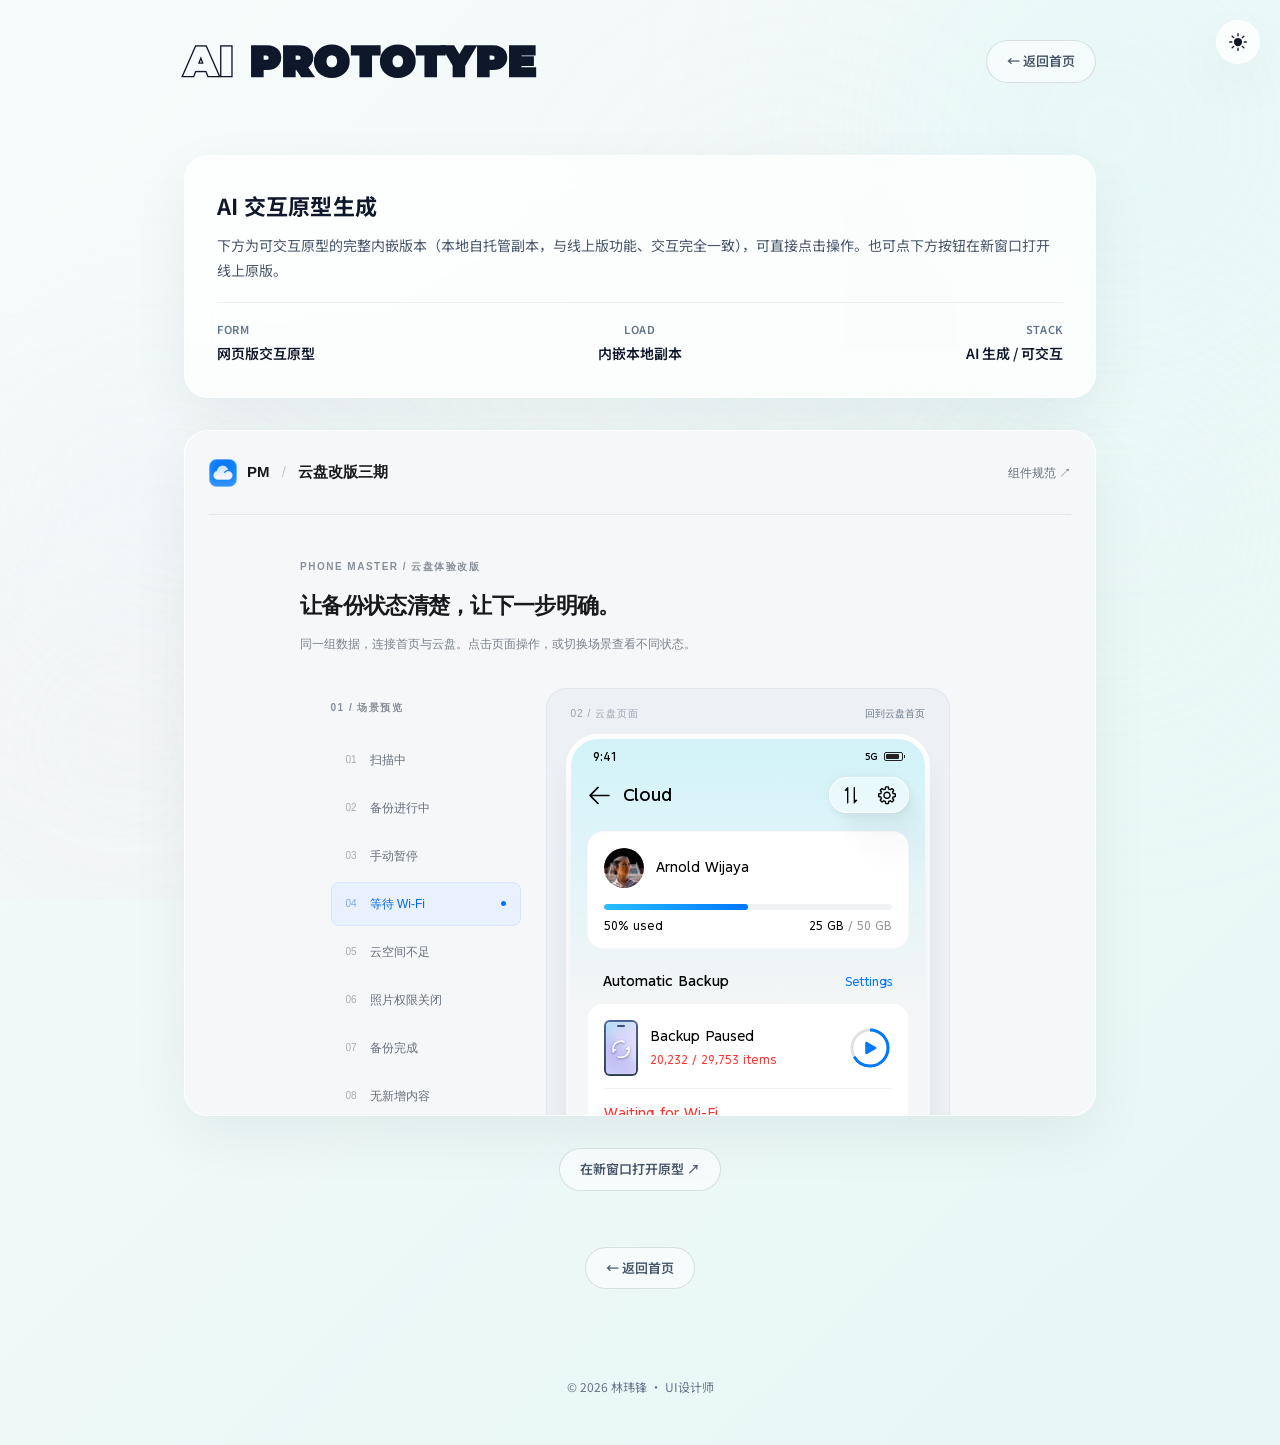
==== pm-cloud/index.html @ e1344fa7 "feat: 新增「AI交互原型生成」入口 + 原型本地自托管 - 首页第五个按钮（五列并排），进入 pm-cloud 内嵌可交互原型 - 镜像 vercel 原型为静态副本：_next/ 与 clou" ====
<!DOCTYPE html>
<html lang="zh-CN">
<head>
  <meta charset="UTF-8">
  <meta name="viewport" content="width=device-width, initial-scale=1.0">
  <title>AI交互原型生成 | 林玮锋</title>
  <script>
    (function() {
      var t = localStorage.getItem('portfolio-theme') || (matchMedia('(prefers-color-scheme: dark)').matches ? 'dark' : 'light');
      document.documentElement.setAttribute('data-theme', t);
    })();
  </script>
  <link rel="preconnect" href="https://fonts.googleapis.com">
  <link rel="preconnect" href="https://fonts.gstatic.com" crossorigin>
  <link href="https://fonts.googleapis.com/css2?family=Montserrat:wght@400;700;900&family=Noto+Sans+SC:wght@400;500;700&display=swap" rel="stylesheet">
  <link rel="stylesheet" href="../css/style.css?v=20261019">
  <script>
    document.documentElement.classList.add('js');
    // 兜底：若 2.5s 后入场动画脚本仍未就绪，强制显示全部内容
    setTimeout(function () {
      if (!window.__revealOk) document.documentElement.classList.remove('js');
    }, 2500);
  </script>
  <script src="../js/theme.js" defer></script>
  <script src="../js/scroll-animations.js" defer onerror="document.documentElement.classList.remove('js')"></script>
</head>
<body>
  <div class="bg-blobs" aria-hidden="true">
    <div class="blob blob-cyan-lg"></div>
    <div class="blob blob-pink-lg"></div>
    <div class="blob blob-blue-md"></div>
    <div class="blob blob-cyan-md"></div>
    <div class="blob blob-pink-sm"></div>
    <div class="blob blob-cyan-sm"></div>
  </div>
  <main class="container">
    <header class="page-header reveal">
      <h1 class="page-title"><span class="text-outline">AI</span><span class="text-solid"> PROTOTYPE</span></h1>
      <a href="../index.html" class="back-btn">← 返回首页</a>
    </header>

    <section class="page-content">
      <article class="work-intro reveal">
        <h2>AI 交互原型生成</h2>
        <p>下方为可交互原型的完整内嵌版本（本地自托管副本，与线上版功能、交互完全一致），可直接点击操作。也可点下方按钮在新窗口打开线上原版。</p>
        <div class="work-meta">
          <div class="work-meta-item">
            <span class="work-meta-label">Form</span>
            <span class="work-meta-value">网页版交互原型</span>
          </div>
          <div class="work-meta-item">
            <span class="work-meta-label">Load</span>
            <span class="work-meta-value">内嵌本地副本</span>
          </div>
          <div class="work-meta-item">
            <span class="work-meta-label">Stack</span>
            <span class="work-meta-value">AI 生成 / 可交互</span>
          </div>
        </div>
      </article>

      <!-- 原型舞台：iframe 在上层，兜底提示垫在下层 -->
      <div class="prototype-stage reveal" id="protoStage">
        <div class="prototype-hint">
          <p>正在加载交互原型…</p>
          <a href="https://pm-cloud-phase3.vercel.app/cloud" target="_blank" rel="noopener" class="back-btn">在新窗口打开原型 ↗</a>
        </div>
        <iframe id="protoFrame" src="prototype/index.html" title="AI 交互原型" allow="fullscreen; clipboard-write" loading="eager"></iframe>
      </div>

      <!-- 兜底卡片：JS 判定 iframe 加载失败后显示 -->
      <div class="prototype-stage prototype-fallback reveal" id="protoFallback" hidden>
        <h3>原型未能内嵌显示</h3>
        <p>内嵌副本加载异常。原型本身完全正常，直接在新窗口打开即可获得与网页版一致的交互体验。</p>
        <a href="https://pm-cloud-phase3.vercel.app/cloud" target="_blank" rel="noopener" class="back-btn">在新窗口打开原型 ↗</a>
      </div>

      <div class="prototype-open reveal">
        <a href="https://pm-cloud-phase3.vercel.app/cloud" target="_blank" rel="noopener" class="back-btn">在新窗口打开原型 ↗</a>
      </div>

      <div class="back-home">
        <a href="../index.html" class="back-btn">← 返回首页</a>
      </div>
    </section>

    <footer class="footer">
      <p>© 2026 林玮锋 · UI设计师</p>
    </footer>
  </main>

  <script>
    // iframe 可见性兜底：被 X-Frame-Options 拦截时，浏览器不会把错误抛给父页面，
    // 因此用超时兜底——9 秒内确认不了内容窗口，就把空白舞台换成可点击的兜底卡片。
    (function () {
      'use strict';
      var frame = document.getElementById('protoFrame');
      var stage = document.getElementById('protoStage');
      var fallback = document.getElementById('protoFallback');
      if (!frame || !stage || !fallback) return;

      var ok = false;

      function markReady() {
        window.clearTimeout(timer);
        var hint = stage.querySelector('.prototype-hint');
        if (hint) hint.style.display = 'none';
        stage.dataset.state = 'ready';
      }

      frame.addEventListener('load', function () {
        try {
          // 读到 about:blank 说明当前是浏览器错误页/占位页，视为未加载成功
          var href = frame.contentWindow.location.href;
          ok = href && href !== 'about:blank';
        } catch (e) {
          // 跨域但允许嵌套：读不到 href 属正常，视为成功
          ok = true;
        }
        if (ok) markReady();
      });

      // 9 秒仍未确认加载 → 隐藏舞台，显示兜底卡片
      var timer = window.setTimeout(function () {
        if (ok) return;
        stage.style.display = 'none';
        fallback.hidden = false;
      }, 9000);
    })();
  </script>
</body>
</html>
---- css/style.css ----
/* =========================================================
   林玮锋 2025 PORTFOLIO - Personal Portfolio Homepage
   Minimal modern style: light gradient, black + white + cyan
   ========================================================= */

:root {
  --bg-1: #f8fbfb;
  --bg-2: #f0f9f8;
  --bg-3: #e6f7f5;
  --accent: #00c9c9;
  --accent-soft: rgba(0, 201, 201, 0.12);
  --accent-light: rgba(0, 201, 201, 0.06);
  --text: #0f172a;
  --text-secondary: #475569;
  --text-muted: #64748b;
  --accent-strong: #0e7490;
  --card-bg: rgba(255, 255, 255, 0.78);
  --card-border: rgba(255, 255, 255, 0.9);
  --shadow: 0 20px 60px rgba(15, 23, 42, 0.06);
  --shadow-hover: 0 24px 70px rgba(15, 23, 42, 0.1);
  --radius: 24px;
  --radius-sm: 14px;
  --radius-pill: 9999px;
  --max-width: 960px;
  --font-en: 'Montserrat', 'Inter', -apple-system, BlinkMacSystemFont, sans-serif;
  --font-zh: 'Noto Sans SC', 'PingFang SC', 'Microsoft YaHei', sans-serif;
}

/* =========================================================
   Dark theme overrides
   ========================================================= */
[data-theme="dark"] {
  --bg-1: #0b1218;
  --bg-2: #0f1a22;
  --bg-3: #13202a;
  --text: #f8fafc;
  --text-secondary: #cbd5e1;
  --text-muted: #94a3b8;
  --accent-strong: #5eead4;
  --accent-soft: rgba(0, 201, 201, 0.22);
  --accent-light: rgba(0, 201, 201, 0.12);
  --card-bg: rgba(15, 23, 42, 0.72);
  --card-border: rgba(255, 255, 255, 0.10);
  --shadow: 0 20px 60px rgba(0, 0, 0, 0.45);
  --shadow-hover: 0 24px 70px rgba(0, 0, 0, 0.55);
}

/* Dark theme: muted background blobs */
[data-theme="dark"] .blob-cyan-lg {
  background: radial-gradient(circle, rgba(80, 130, 140, 0.22) 0%, rgba(60, 100, 110, 0.08) 45%, transparent 70%);
  opacity: 0.35;
}

[data-theme="dark"] .blob-pink-lg {
  background: radial-gradient(circle, rgba(115, 95, 110, 0.20) 0%, rgba(85, 70, 80, 0.07) 45%, transparent 70%);
  opacity: 0.30;
}

[data-theme="dark"] .blob-blue-md {
  background: radial-gradient(circle, rgba(75, 110, 135, 0.20) 0%, rgba(55, 80, 100, 0.07) 45%, transparent 70%);
  opacity: 0.30;
}

[data-theme="dark"] .blob-cyan-md {
  background: radial-gradient(circle, rgba(80, 135, 140, 0.18) 0%, rgba(60, 100, 105, 0.06) 45%, transparent 70%);
  opacity: 0.30;
}

[data-theme="dark"] .blob-pink-sm {
  background: radial-gradient(circle, rgba(110, 90, 105, 0.18) 0%, transparent 70%);
  opacity: 0.25;
}

[data-theme="dark"] .blob-cyan-sm {
  background: radial-gradient(circle, rgba(80, 125, 130, 0.18) 0%, transparent 70%);
  opacity: 0.25;
}

* {
  margin: 0;
  padding: 0;
  box-sizing: border-box;
}

html {
  scroll-behavior: smooth;
}

body {
  font-family: var(--font-zh);
  color: var(--text);
  background: linear-gradient(135deg, var(--bg-1) 0%, var(--bg-2) 40%, var(--bg-3) 100%);
  min-height: 100vh;
  line-height: 1.6;
  overflow-x: hidden;
  position: relative;
}

/* Soft gradient blobs */
.bg-blobs {
  position: fixed;
  inset: 0;
  pointer-events: none;
  z-index: -1;
  overflow: hidden;
}

.bg-blobs .blob {
  position: absolute;
  border-radius: 50%;
  filter: blur(120px);
  pointer-events: none;
}

.blob-cyan-lg {
  width: 620px;
  height: 620px;
  background: radial-gradient(circle, rgba(200, 245, 242, 0.7) 0%, rgba(220, 250, 248, 0.28) 45%, transparent 70%);
  top: -180px;
  right: -140px;
  opacity: 0.6;
}

.blob-pink-lg {
  width: 560px;
  height: 560px;
  background: radial-gradient(circle, rgba(250, 220, 230, 0.65) 0%, rgba(255, 235, 240, 0.25) 45%, transparent 70%);
  bottom: -120px;
  left: -160px;
  opacity: 0.55;
}

.blob-blue-md {
  width: 460px;
  height: 460px;
  background: radial-gradient(circle, rgba(220, 235, 250, 0.65) 0%, rgba(230, 242, 255, 0.25) 45%, transparent 70%);
  top: 32%;
  left: -60px;
  opacity: 0.45;
}

.blob-cyan-md {
  width: 420px;
  height: 420px;
  background: radial-gradient(circle, rgba(210, 245, 242, 0.6) 0%, rgba(225, 250, 248, 0.22) 45%, transparent 70%);
  bottom: 18%;
  right: -40px;
  opacity: 0.5;
}

.blob-pink-sm {
  width: 320px;
  height: 320px;
  background: radial-gradient(circle, rgba(250, 225, 235, 0.55) 0%, transparent 70%);
  top: 12%;
  right: 25%;
  opacity: 0.35;
}

.blob-cyan-sm {
  width: 280px;
  height: 280px;
  background: radial-gradient(circle, rgba(215, 247, 244, 0.55) 0%, transparent 70%);
  bottom: 8%;
  left: 22%;
  opacity: 0.35;
}

.container {
  width: 100%;
  max-width: var(--max-width);
  margin: 0 auto;
  padding: 0 24px;
}

/* =========================================================
   Hero Section
   ========================================================= */
.hero {
  padding: 48px 0 32px;
  position: relative;
  text-align: center;
}

.hero-top {
  display: flex;
  align-items: baseline;
  justify-content: center;
  gap: 12px;
  margin-bottom: 28px;
}

.hero-year {
  font-family: var(--font-en);
  font-size: 18px;
  font-weight: 900;
  letter-spacing: 0.04em;
}

.hero-tag {
  font-family: var(--font-en);
  font-size: 18px;
  font-weight: 700;
  letter-spacing: 0.12em;
  text-transform: uppercase;
  color: var(--text-secondary);
  position: relative;
  padding-left: 14px;
}

.hero-tag::before {
  content: '';
  position: absolute;
  left: 0;
  top: 50%;
  transform: translateY(-50%);
  width: 2px;
  height: 14px;
  background: var(--accent);
  border-radius: 2px;
}

.hero-main {
  position: relative;
}

.hero-title {
  font-family: var(--font-en);
  font-weight: 900;
  line-height: 0.92;
  letter-spacing: 0.02em;
  display: flex;
  flex-direction: column;
  align-items: center;
  gap: 8px;
  max-width: 100%;
}

.title-line {
  font-size: clamp(46px, 13vw, 150px);
  display: flex;
  justify-content: center;
  align-items: baseline;
  max-width: 100%;
}

.text-outline {
  color: var(--bg-1);
  -webkit-text-fill-color: var(--bg-1);
  -webkit-text-stroke: 4pt var(--text);
  stroke: var(--text);
  paint-order: stroke fill;
}

.text-solid {
  color: var(--text);
  -webkit-text-fill-color: var(--text);
  -webkit-text-stroke: 4pt var(--text);
  stroke: var(--text);
  paint-order: stroke fill;
  font-weight: 900;
}

/* 子页面标题描边较细 */
.page-title .text-outline,
.page-title .text-solid {
  -webkit-text-stroke: 2pt var(--text);
  stroke: 2pt var(--text);
}

.hero-subtitle {
  font-size: clamp(28px, 6vw, 48px);
  font-weight: 700;
  letter-spacing: 0.05em;
  margin-top: 12px;
  color: var(--text);
}

.hero-tags {
  display: flex;
  flex-wrap: wrap;
  justify-content: center;
  gap: 10px;
  margin-top: 32px;
}

.tag {
  font-family: var(--font-en);
  font-size: 12px;
  font-weight: 600;
  letter-spacing: 0.04em;
  color: var(--text-secondary);
  padding: 8px 18px;
  border: 1px solid rgba(15, 23, 42, 0.14);
  border-radius: var(--radius-pill);
  background: rgba(255, 255, 255, 0.45);
  transition: all 0.3s ease;
}

.tag:hover {
  border-color: var(--accent);
  color: var(--accent-strong);
  background: var(--accent-light);
}

/* =========================================================
   Resume Card
   ========================================================= */
.resume-section {
  padding: 24px 0 40px;
}

.resume-card {
  background: var(--card-bg);
  backdrop-filter: blur(20px);
  -webkit-backdrop-filter: blur(20px);
  border: 1px solid var(--card-border);
  border-radius: var(--radius);
  box-shadow: var(--shadow);
  padding: 36px 32px;
  transition: box-shadow 0.35s ease;
}

.resume-card:hover {
  box-shadow: var(--shadow-hover);
}

.resume-header {
  display: flex;
  align-items: center;
  gap: 24px;
  margin-bottom: 32px;
}

.avatar-wrap {
  position: relative;
  flex-shrink: 0;
}

.avatar-wrap::before {
  content: '';
  position: absolute;
  inset: 10px -10px -10px 10px;
  background: var(--accent);
  border-radius: var(--radius-sm);
  opacity: 0.18;
  z-index: 0;
  transform: rotate(-2deg);
}

.avatar {
  position: relative;
  z-index: 1;
  width: 120px;
  height: auto;
  display: block;
  border-radius: var(--radius-sm);
  filter: grayscale(100%);
  background: #e2e8f0;
}

.resume-intro {
  flex: 1;
}

.name {
  font-size: clamp(28px, 5vw, 38px);
  font-weight: 700;
  letter-spacing: 0.02em;
  margin-bottom: 4px;
  position: relative;
  display: inline-block;
}

.name::after {
  content: '';
  position: absolute;
  bottom: 4px;
  left: 0;
  width: 36px;
  height: 8px;
  background: var(--accent);
  opacity: 0.25;
  border-radius: 4px;
}

.role {
  font-size: 15px;
  color: var(--text-secondary);
  font-weight: 500;
}

.resume-body {
  display: flex;
  flex-direction: column;
  gap: 28px;
}

.section-label {
  font-size: 15px;
  font-weight: 700;
  letter-spacing: 0.04em;
  margin-bottom: 14px;
  padding-bottom: 8px;
  border-bottom: 2px solid var(--text);
  display: inline-block;
  width: fit-content;
}

.info-grid {
  display: grid;
  grid-template-columns: repeat(auto-fit, minmax(220px, 1fr));
  gap: 12px 24px;
}

.info-item {
  display: flex;
  gap: 10px;
  font-size: 14px;
}

.info-key {
  color: var(--text-muted);
  font-weight: 500;
  flex-shrink: 0;
  min-width: 42px;
}

.info-value {
  color: var(--text);
  font-weight: 500;
}

.about-text {
  display: flex;
  flex-direction: column;
  gap: 10px;
}

.about-text p {
  font-size: 14px;
  line-height: 1.8;
  color: var(--text-secondary);
  margin: 0;
}

.timeline {
  display: flex;
  flex-direction: column;
  gap: 20px;
}

.timeline-item {
  position: relative;
  padding-left: 18px;
  border-left: 2px solid var(--accent-soft);
}

.timeline-item::before {
  content: '';
  position: absolute;
  left: -5px;
  top: 6px;
  width: 8px;
  height: 8px;
  border-radius: 50%;
  background: var(--accent);
}

.timeline-header {
  display: flex;
  justify-content: space-between;
  align-items: baseline;
  gap: 16px;
  margin-bottom: 8px;
  flex-wrap: wrap;
}

.timeline-header h4 {
  font-size: 15px;
  font-weight: 700;
  letter-spacing: 0.01em;
}

.timeline-date {
  font-family: var(--font-en);
  font-size: 12px;
  font-weight: 600;
  color: var(--text-muted);
  letter-spacing: 0.04em;
}

.timeline-item ul {
  list-style: none;
  display: flex;
  flex-direction: column;
  gap: 6px;
}

.timeline-item li {
  font-size: 13px;
  color: var(--text-secondary);
  line-height: 1.7;
  position: relative;
  padding-left: 14px;
}

.timeline-item li::before {
  content: '';
  position: absolute;
  left: 0;
  top: 10px;
  width: 5px;
  height: 5px;
  border-radius: 50%;
  background: var(--accent);
  opacity: 0.7;
}

.skill-tags {
  display: flex;
  flex-wrap: wrap;
  gap: 10px;
}

.skill-tag {
  font-size: 13px;
  font-weight: 500;
  padding: 8px 16px;
  border-radius: var(--radius-pill);
  background: rgba(15, 23, 42, 0.04);
  border: 1px solid rgba(15, 23, 42, 0.08);
  color: var(--text-secondary);
  transition: all 0.25s ease;
}

.skill-tag:hover {
  background: var(--accent-soft);
  border-color: var(--accent);
  color: var(--accent-strong);
}

/* =========================================================
   Navigation Buttons
   ========================================================= */
.nav-section {
  padding: 8px 0 48px;
  display: grid;
  grid-template-columns: repeat(2, 1fr);
  gap: 14px;
}

.nav-btn {
  font-family: var(--font-zh);
  font-size: 14px;
  font-weight: 600;
  text-align: center;
  text-decoration: none;
  color: var(--text);
  padding: 16px 20px;
  border-radius: var(--radius-pill);
  border: 1.5px solid var(--accent);
  background: rgba(255, 255, 255, 0.5);
  position: relative;
  overflow: hidden;
  transition: all 0.35s cubic-bezier(0.4, 0, 0.2, 1);
  z-index: 1;
}

.nav-btn::before {
  content: '';
  position: absolute;
  inset: 0;
  background: linear-gradient(135deg, #0e7490 0%, #0891b2 100%);
  opacity: 0;
  transition: opacity 0.35s ease;
  z-index: -1;
}

.nav-btn:hover {
  color: #fff;
  border-color: transparent;
  transform: translateY(-3px);
  box-shadow: 0 12px 28px rgba(14, 116, 144, 0.28);
}

.nav-btn:hover::before {
  opacity: 1;
}

.nav-btn:active {
  transform: translateY(-1px);
}

[data-theme="dark"] .nav-btn::before {
  background: linear-gradient(135deg, var(--accent-strong) 0%, var(--accent) 100%);
}

[data-theme="dark"] .nav-btn:hover {
  color: var(--bg-1);
}

.nav-btn:focus-visible,
.back-btn:focus-visible,
.tag:focus-visible {
  outline: 3px solid var(--accent-strong);
  outline-offset: 3px;
}

/* =========================================================
   Prototype Embed (pm-cloud 网页版交互原型)
   ========================================================= */
.prototype-stage {
  position: relative;
  border-radius: var(--radius);
  overflow: hidden;
  border: 1px solid var(--card-border);
  background: var(--card-bg);
  box-shadow: var(--shadow);
}

/* 兜底提示垫在 iframe 下方：iframe 正常时完全遮住，
   被 X-Frame-Options 拦截显示空白时，这层提示会透出来 */
.prototype-hint {
  position: absolute;
  inset: 0;
  z-index: 0;
  display: flex;
  flex-direction: column;
  align-items: center;
  justify-content: center;
  gap: 16px;
  padding: 32px;
  text-align: center;
}

.prototype-hint p {
  font-size: 14px;
  color: var(--text-secondary);
  max-width: 420px;
}

.prototype-stage iframe {
  position: relative;
  z-index: 1;
  display: block;
  width: 100%;
  height: 76vh;
  min-height: 560px;
  max-height: 920px;
  border: 0;
  background: var(--bg-1);
}

/* iframe 确认加载失败时，整块切换成兜底卡片 */
.prototype-fallback {
  padding: 48px 32px;
  text-align: center;
}

.prototype-fallback h3 {
  font-size: 20px;
  font-weight: 700;
  margin-bottom: 16px;
}

.prototype-fallback p {
  font-size: 14px;
  color: var(--text-secondary);
  max-width: 520px;
  margin: 0 auto 24px;
}

.prototype-open {
  display: flex;
  justify-content: center;
  margin-top: 32px;
}

/* =========================================================
   Footer
   ========================================================= */
.footer {
  text-align: center;
  padding: 24px 0 48px;
  font-size: 12px;
  color: var(--text-muted);
}

/* =========================================================
   Theme Toggle
   ========================================================= */
.theme-toggle {
  position: fixed;
  top: 20px;
  right: 20px;
  width: 44px;
  height: 44px;
  border: 1px solid var(--card-border);
  border-radius: 50%;
  background: var(--card-bg);
  backdrop-filter: blur(12px);
  -webkit-backdrop-filter: blur(12px);
  color: var(--text);
  display: flex;
  align-items: center;
  justify-content: center;
  cursor: pointer;
  z-index: 100;
  box-shadow: var(--shadow);
  transition: transform 0.25s ease, box-shadow 0.25s ease;
}

.theme-toggle:hover {
  transform: scale(1.08);
  box-shadow: var(--shadow-hover);
}

.theme-toggle:focus-visible {
  outline: 3px solid var(--accent-strong);
  outline-offset: 3px;
}

.theme-toggle svg {
  width: 22px;
  height: 22px;
  fill: currentColor;
  flex-shrink: 0;
}

/* =========================================================
   Detail Page Shared Styles
   ========================================================= */
.page-header {
  padding: 28px 0 20px;
  display: flex;
  align-items: center;
  justify-content: space-between;
  flex-wrap: wrap;
  gap: 16px;
}

.page-title {
  font-family: var(--font-en);
  font-size: clamp(22px, 5vw, 42px);
  font-weight: 900;
  letter-spacing: 0.02em;
  max-width: 100%;
}

.back-btn {
  font-size: 13px;
  font-weight: 600;
  color: var(--text-secondary);
  text-decoration: none;
  padding: 10px 20px;
  border: 1px solid rgba(15, 23, 42, 0.12);
  border-radius: var(--radius-pill);
  background: rgba(255, 255, 255, 0.5);
  transition: all 0.25s ease;
}

.back-btn:hover {
  border-color: var(--accent);
  color: var(--accent-strong);
  background: var(--accent-light);
}

/* 项目底部居中的返回首页按钮容器 */
.back-home {
  display: flex;
  justify-content: center;
  margin: 56px 0 24px;
}

.page-content {
  min-height: 50vh;
  padding: 40px 0;
}

.empty-state {
  background: var(--card-bg);
  backdrop-filter: blur(20px);
  border: 1px solid var(--card-border);
  border-radius: var(--radius);
  box-shadow: var(--shadow);
  padding: 64px 32px;
  text-align: center;
}

.empty-state-icon {
  width: 64px;
  height: 64px;
  margin: 0 auto 20px;
  border-radius: 50%;
  background: var(--accent-soft);
  display: flex;
  align-items: center;
  justify-content: center;
  font-size: 28px;
  color: var(--accent);
}

.empty-state h2 {
  font-size: 20px;
  margin-bottom: 10px;
}

.empty-state p {
  font-size: 14px;
  color: var(--text-secondary);
  max-width: 420px;
  margin: 0 auto;
}

/* =========================================================
   Work Gallery Pages
   ========================================================= */
.work-intro {
  background: var(--card-bg);
  backdrop-filter: blur(20px);
  border: 1px solid var(--card-border);
  border-radius: var(--radius);
  box-shadow: var(--shadow);
  padding: 32px;
  margin-bottom: 32px;
}

.work-intro h2 {
  font-size: 22px;
  font-weight: 700;
  letter-spacing: 0.01em;
  margin-bottom: 10px;
}

.work-intro p {
  font-size: 14px;
  color: var(--text-secondary);
  line-height: 1.8;
}

.work-meta {
  display: grid;
  grid-template-columns: repeat(3, 1fr);
  gap: 16px;
  margin-top: 18px;
  padding-top: 18px;
  border-top: 1px solid rgba(15, 23, 42, 0.06);
}

.work-meta-item {
  display: flex;
  flex-direction: column;
  gap: 4px;
}

.work-meta-item:nth-child(1) {
  text-align: left;
  align-items: flex-start;
}

.work-meta-item:nth-child(2) {
  text-align: center;
  align-items: center;
}

.work-meta-item:nth-child(3) {
  text-align: right;
  align-items: flex-end;
}

.work-meta-label {
  font-size: 11px;
  font-weight: 600;
  color: var(--text-muted);
  text-transform: uppercase;
  letter-spacing: 0.06em;
}

.work-meta-value {
  font-size: 14px;
  font-weight: 600;
  color: var(--text);
}

.work-gallery {
  display: flex;
  flex-direction: column;
  gap: 24px;
}

.work-image {
  width: 100%;
  height: auto;
  border-radius: var(--radius);
  box-shadow: var(--shadow);
  background: var(--card-bg);
  display: block;
}

.work-image:last-child {
  margin-bottom: 0;
}

/* =========================================================
   Responsive
   ========================================================= */
@media (min-width: 768px) {
  .hero {
    padding: 72px 0 48px;
  }

  .hero-title {
    letter-spacing: 0.04em;
  }

  .title-line {
    font-size: clamp(64px, 16vw, 150px);
  }

  .page-title {
    font-size: clamp(28px, 6vw, 42px);
    letter-spacing: 0.03em;
  }

  .hero-subtitle {
    margin-top: 16px;
  }

  .resume-card {
    padding: 48px;
  }

  .resume-header {
    gap: 32px;
    margin-bottom: 40px;
  }

  .avatar {
    width: 140px;
    height: auto;
  }

  .nav-section {
    grid-template-columns: repeat(3, 1fr);
    gap: 16px;
  }

  .info-grid {
    grid-template-columns: repeat(2, 1fr);
  }
}

/* 宽屏：五个入口并列一行 */
@media (min-width: 900px) {
  .nav-section {
    grid-template-columns: repeat(5, 1fr);
  }
}

@media (max-width: 374px) {
  :root {
    --radius: 20px;
  }

  .container {
    padding: 0 16px;
  }

  .hero {
    padding: 32px 0 24px;
  }

  .resume-card {
    padding: 24px 20px;
  }

  .resume-header {
    flex-direction: column;
    align-items: flex-start;
    gap: 16px;
  }

  .avatar {
    width: 100px;
    height: auto;
  }

  .nav-section {
    grid-template-columns: 1fr;
  }

  .timeline-header {
    flex-direction: column;
    gap: 4px;
  }

  .work-meta {
    grid-template-columns: 1fr;
  }

  .work-meta-item:nth-child(n) {
    text-align: left;
    align-items: flex-start;
  }

  .theme-toggle {
    top: 14px;
    right: 14px;
    width: 40px;
    height: 40px;
  }

  .theme-toggle svg {
    width: 20px;
    height: 20px;
  }
}

/* 滚动入场动画（IntersectionObserver 驱动，渐进增强）
   注意：默认（无 .js）内容完全可见；仅当 JS 确认可用（<html class="js">）才隐藏待入场元素，
   避免脚本未加载/报错时图片与文字停留在 opacity:0 而“消失”。 */
.js .reveal {
  opacity: 0;
  transform: translateY(24px);
  transition: opacity 0.6s cubic-bezier(0.2, 0.8, 0.2, 1),
              transform 0.6s cubic-bezier(0.2, 0.8, 0.2, 1);
  will-change: opacity, transform;
}

.js .reveal.is-visible {
  opacity: 1;
  transform: translateY(0);
}

@media (prefers-reduced-motion: reduce) {
  * {
    transition-duration: 0.01ms !important;
    animation-duration: 0.01ms !important;
  }

  .js .reveal {
    opacity: 1;
    transform: none;
    transition: none;
  }
}
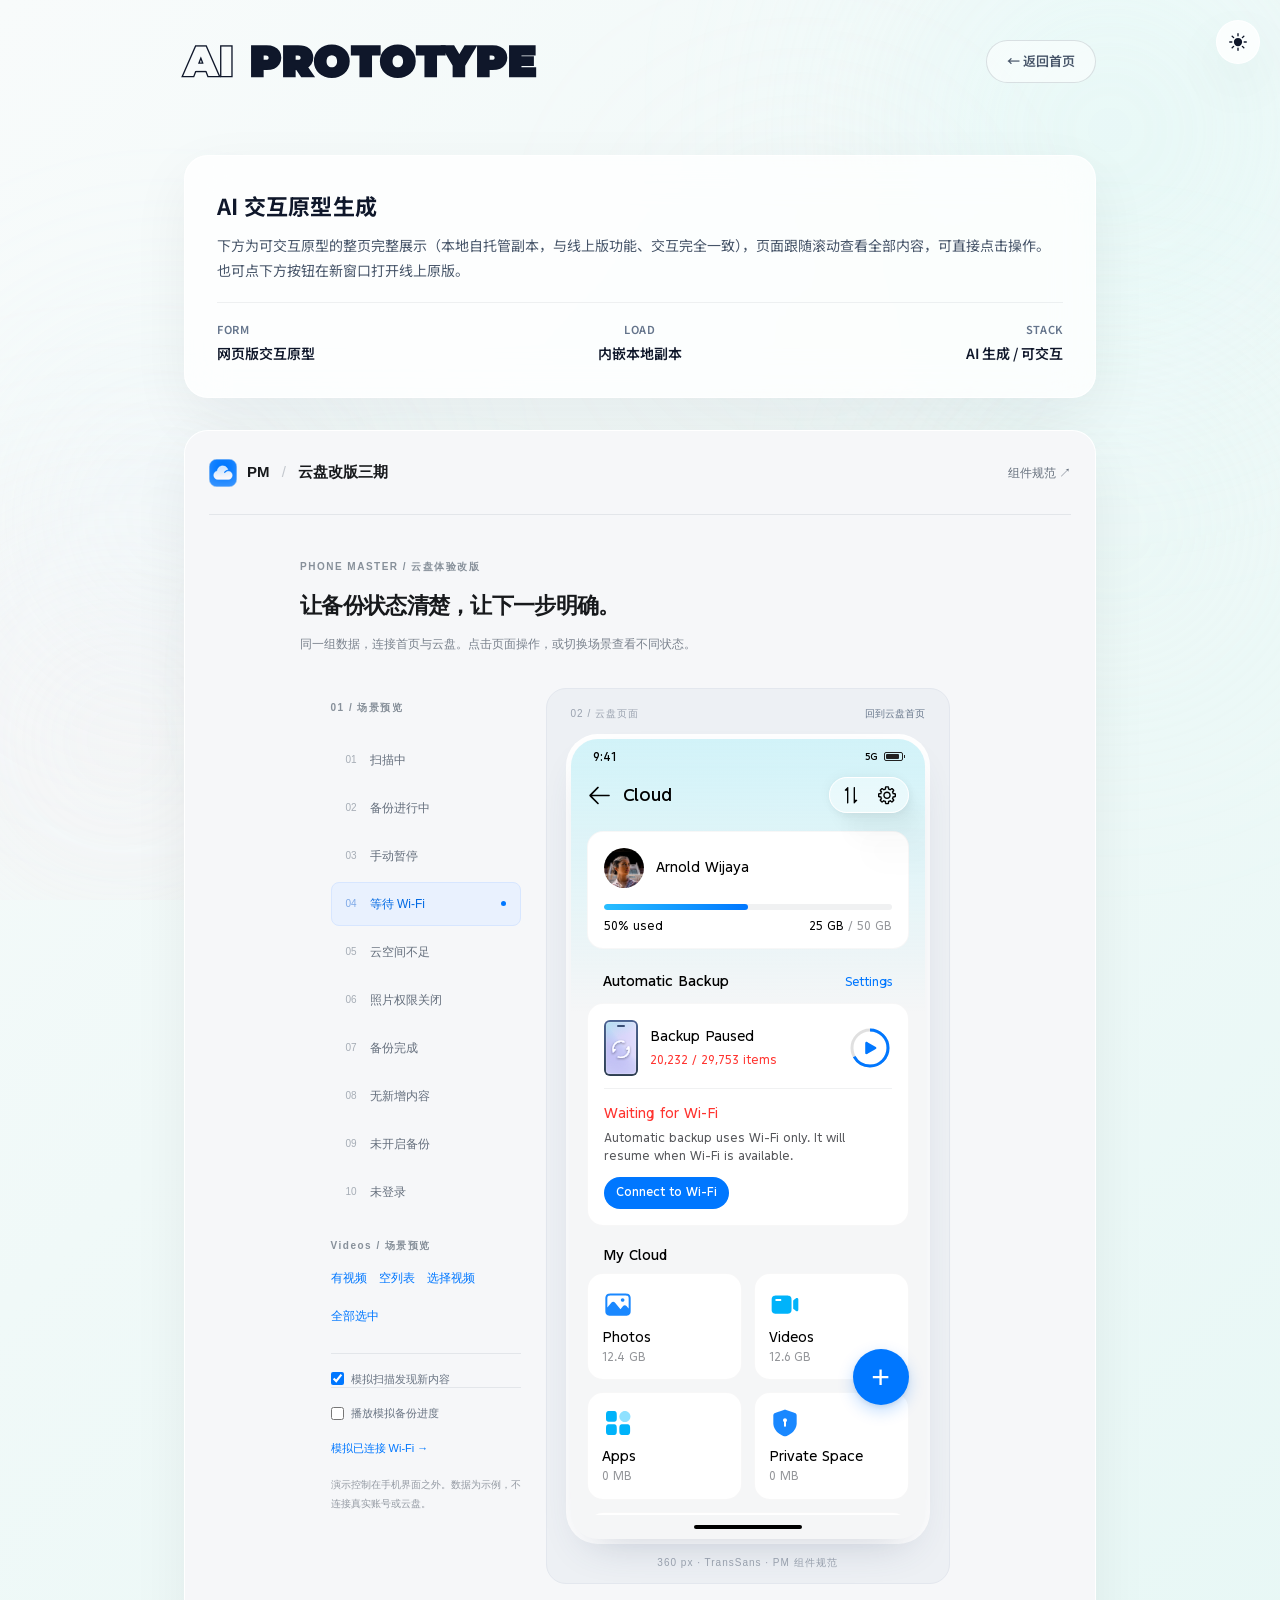
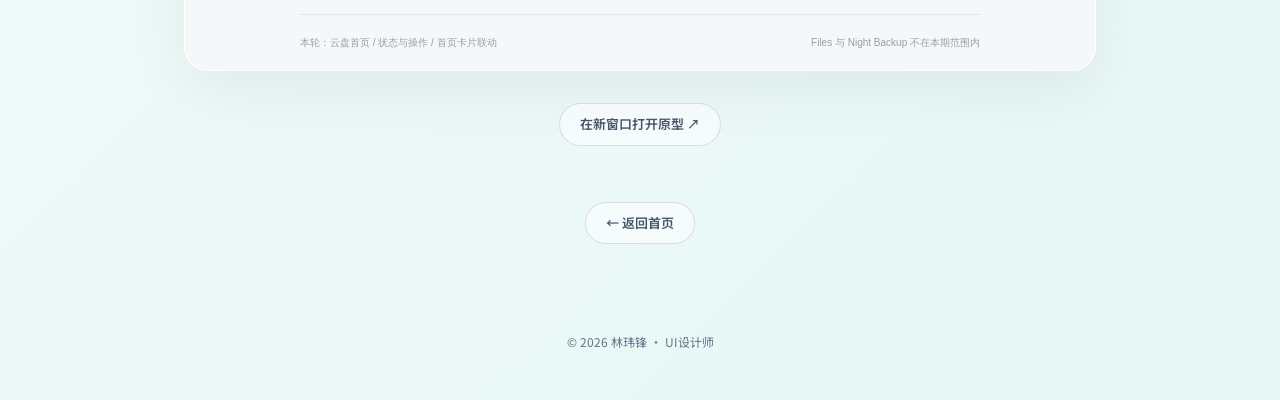
==== commit e358bac8: "feat(pm-cloud): 原型整页展示——iframe 自适应内容高度，去掉内部滚动条" ====
--- a/pm-cloud/index.html
+++ b/pm-cloud/index.html
@@ -42,7 +42,7 @@
     <section class="page-content">
       <article class="work-intro reveal">
         <h2>AI 交互原型生成</h2>
-        <p>下方为可交互原型的完整内嵌版本（本地自托管副本，与线上版功能、交互完全一致），可直接点击操作。也可点下方按钮在新窗口打开线上原版。</p>
+        <p>下方为可交互原型的整页完整展示（本地自托管副本，与线上版功能、交互完全一致），页面跟随滚动查看全部内容，可直接点击操作。也可点下方按钮在新窗口打开线上原版。</p>
         <div class="work-meta">
           <div class="work-meta-item">
             <span class="work-meta-label">Form</span>
@@ -108,6 +108,23 @@
         stage.dataset.state = 'ready';
       }
 
+      // 整页自适应高度：iframe 与原型同源，可直接量测内容真实高度，
+      // 把 iframe 撑到和内容一样高 → 原型无内部滚动条，跟随外层页面自然滚动。
+      function fitHeight() {
+        try {
+          var doc = frame.contentDocument;
+          if (!doc || !doc.documentElement) return;
+          var h = Math.max(
+            doc.documentElement.scrollHeight,
+            doc.body ? doc.body.scrollHeight : 0
+          );
+          if (h > 200) {
+            frame.style.maxHeight = 'none';
+            frame.style.height = h + 'px';
+          }
+        } catch (e) { /* 跨域时量测不到，保持固定高度 */ }
+      }
+
       frame.addEventListener('load', function () {
         try {
           // 读到 about:blank 说明当前是浏览器错误页/占位页，视为未加载成功
@@ -117,7 +134,15 @@
           // 跨域但允许嵌套：读不到 href 属正常，视为成功
           ok = true;
         }
-        if (ok) markReady();
+        if (ok) {
+          markReady();
+          fitHeight();
+          // 字体/图片就位、场景切换都会改变内容高度：多次补偿 + 监听尺寸变化
+          [300, 800, 2000, 4000].forEach(function (d) { setTimeout(fitHeight, d); });
+          try {
+            new ResizeObserver(fitHeight).observe(frame.contentDocument.documentElement);
+          } catch (e) { /* 老浏览器降级为定时补偿 */ }
+        }
       });
 
       // 9 秒仍未确认加载 → 隐藏舞台，显示兜底卡片
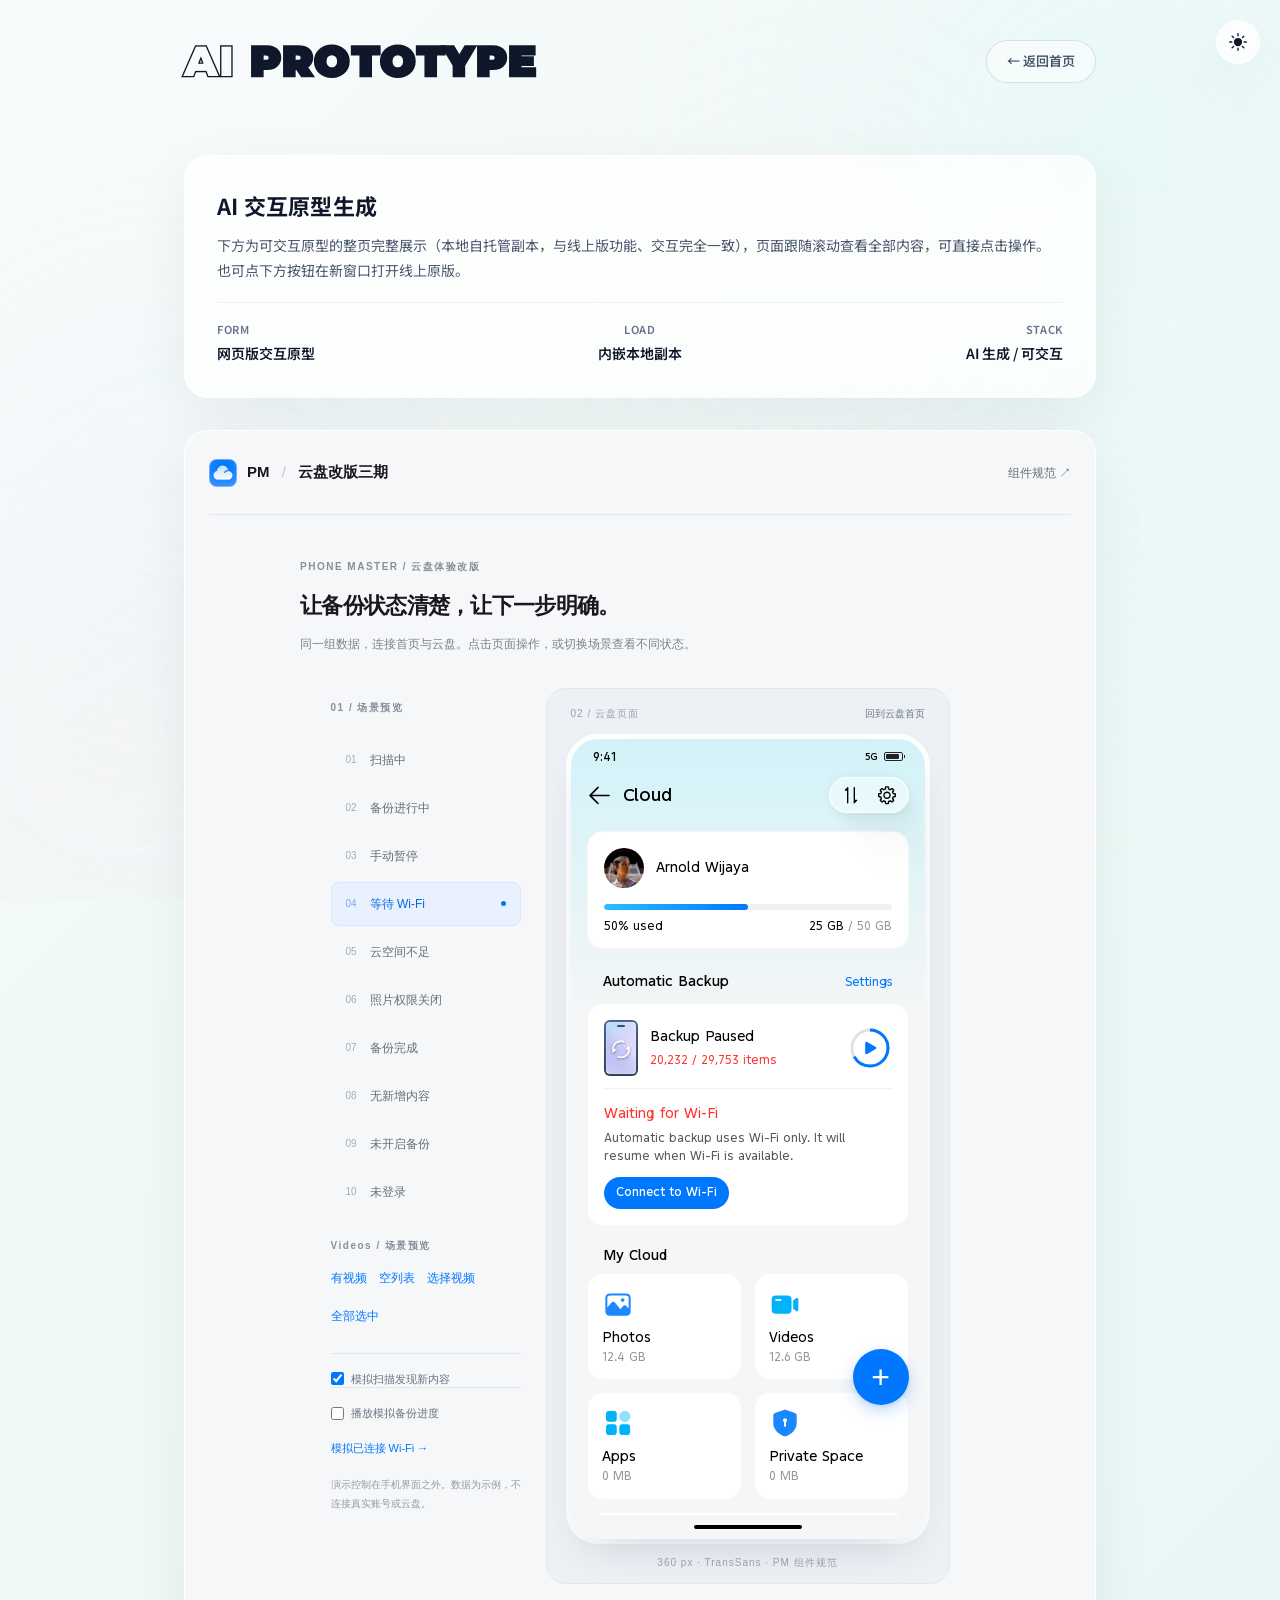
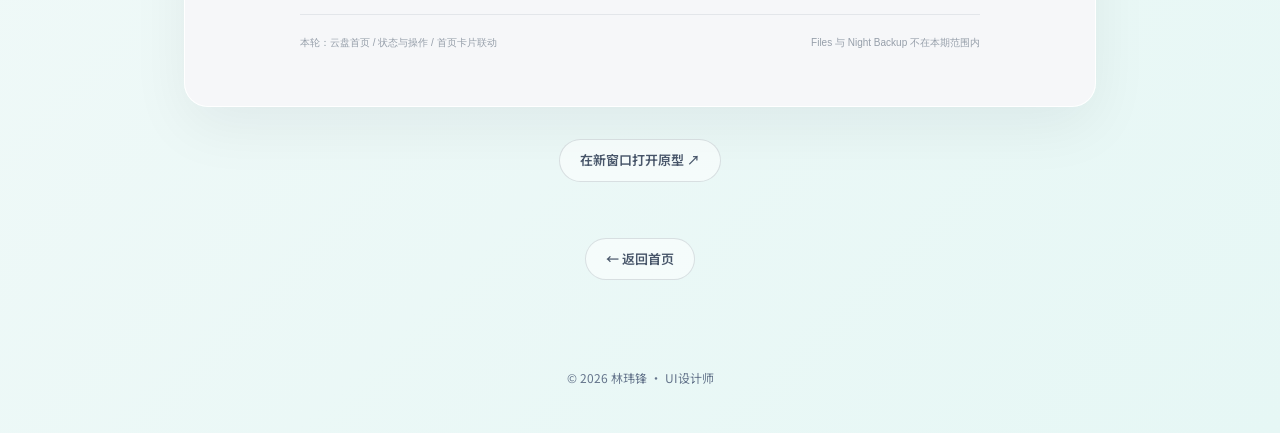
==== commit d0f298d6: "fix(pm-cloud): 注入样式隐藏原型内部滚动条 + 高度量测加缓冲与多维度取值" ====
--- a/pm-cloud/index.html
+++ b/pm-cloud/index.html
@@ -110,17 +110,36 @@
 
       // 整页自适应高度：iframe 与原型同源，可直接量测内容真实高度，
       // 把 iframe 撑到和内容一样高 → 原型无内部滚动条，跟随外层页面自然滚动。
+      // 隐藏原型内部滚动条（iframe 与主站同源，可直接注入样式）：
+      // 视觉上完全不出现滚动条；同时保留滚动能力作为极端情况兜底。
+      function hideInnerScrollbar() {
+        try {
+          var doc = frame.contentDocument;
+          if (!doc || !doc.head || doc.getElementById('noSbStyle')) return;
+          var st = doc.createElement('style');
+          st.id = 'noSbStyle';
+          st.textContent =
+            'html{scrollbar-width:none!important;-ms-overflow-style:none!important}' +
+            'html::-webkit-scrollbar,body::-webkit-scrollbar{width:0!important;height:0!important;display:none!important}';
+          doc.head.appendChild(st);
+        } catch (e) { /* 跨域时跳过 */ }
+      }
+
       function fitHeight() {
         try {
           var doc = frame.contentDocument;
           if (!doc || !doc.documentElement) return;
+          hideInnerScrollbar();
+          var de = doc.documentElement;
           var h = Math.max(
-            doc.documentElement.scrollHeight,
+            de.scrollHeight,
+            de.offsetHeight,
+            de.getBoundingClientRect().height,
             doc.body ? doc.body.scrollHeight : 0
           );
           if (h > 200) {
             frame.style.maxHeight = 'none';
-            frame.style.height = h + 'px';
+            frame.style.height = (h + 1) + 'px'; // +1 抵消取整误差，避免触发滚动条
           }
         } catch (e) { /* 跨域时量测不到，保持固定高度 */ }
       }
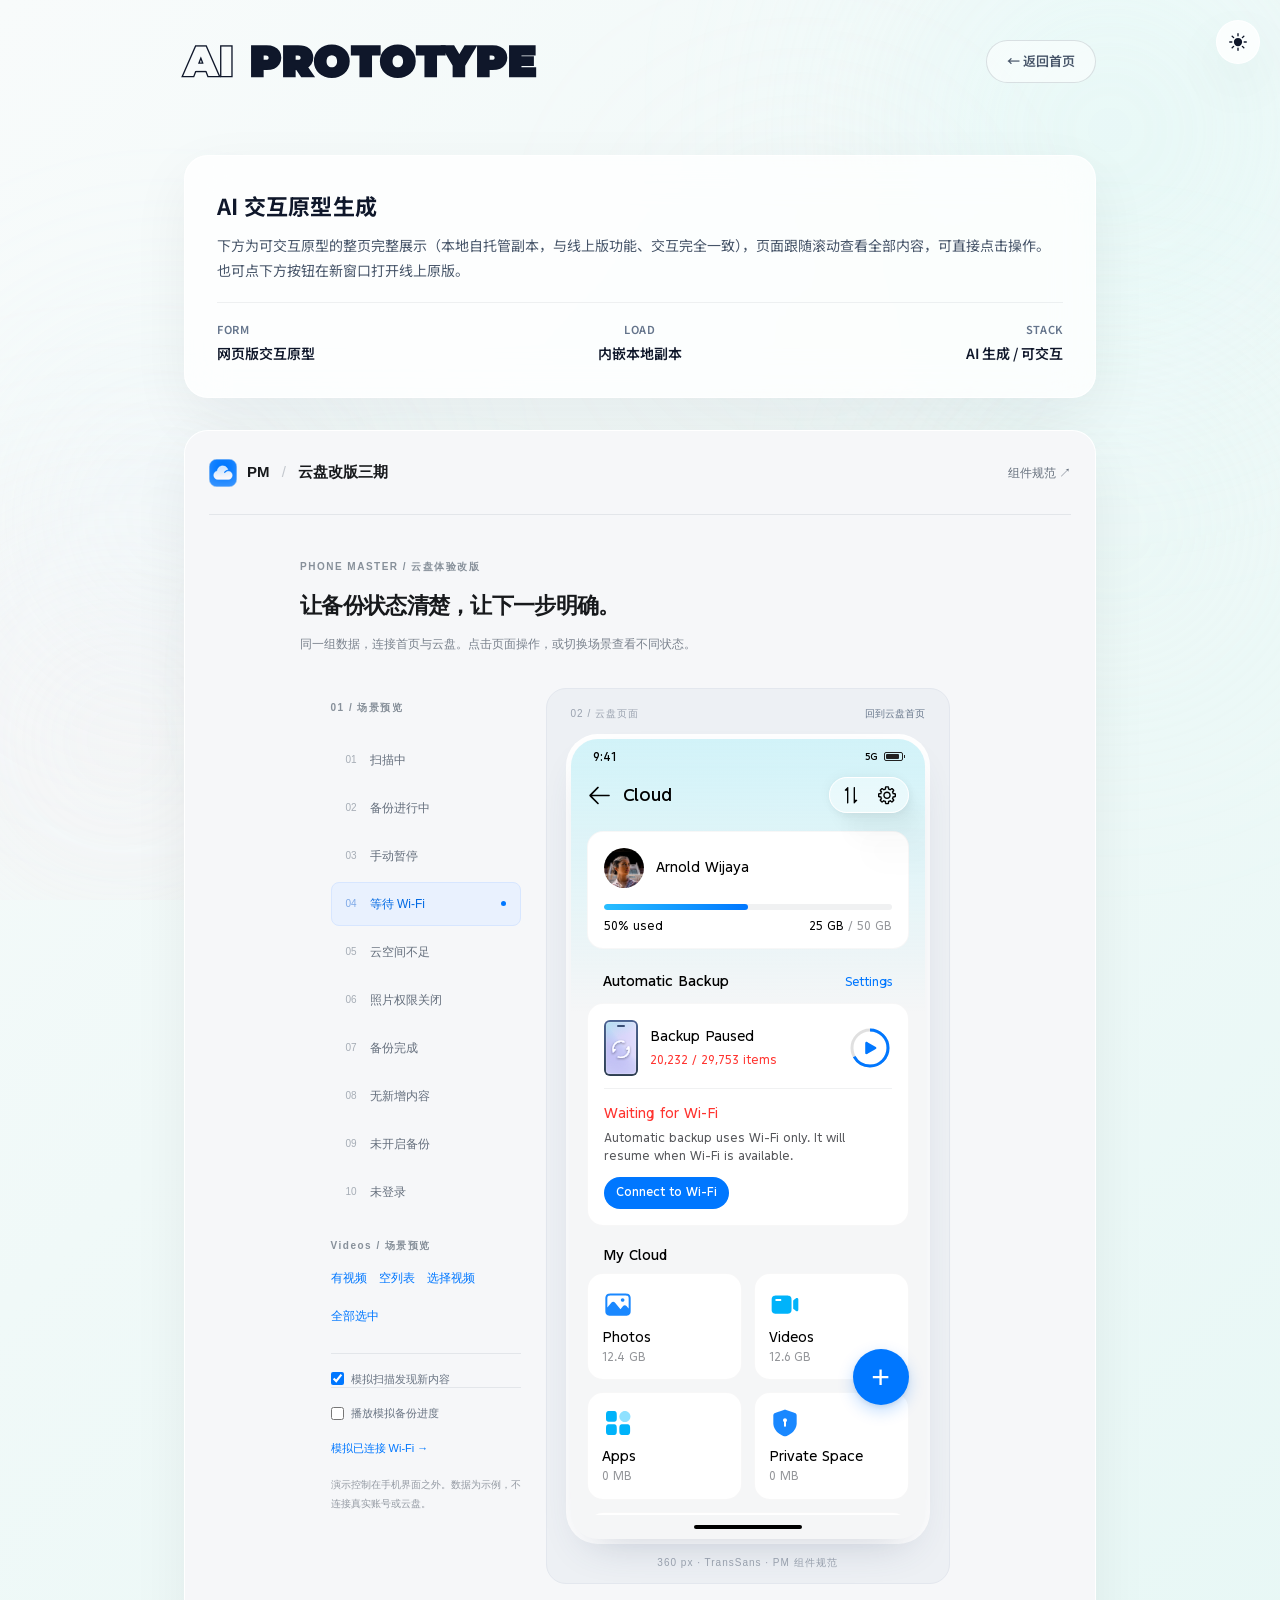
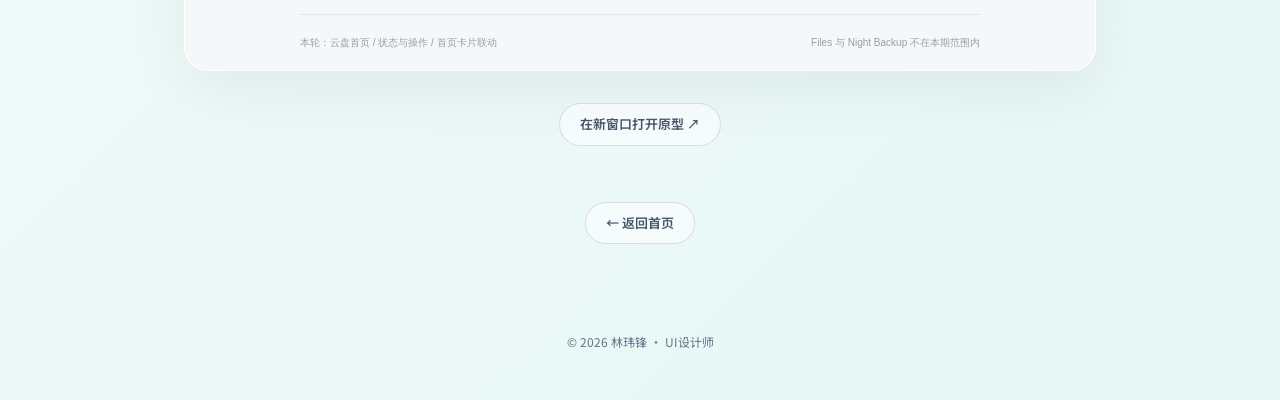
==== commit 6576d6e0: "fix(pm-cloud): 修复 iframe 高度反馈循环导致的无限撑高——量测前临时解除内部 height:100% 约束 + 稳定后不重复写入" ====
--- a/pm-cloud/index.html
+++ b/pm-cloud/index.html
@@ -125,22 +125,33 @@
         } catch (e) { /* 跨域时跳过 */ }
       }
 
+      // 整页自适应高度：iframe 与原型同源，可直接量测内容真实高度。
+      // 关键点：先临时解除内部 html/body 的 height:100% / 100vh 约束，才能拿到“内容自然高度”，
+      // 否则量到的高度会随 iframe 高度反馈放大，导致 iframe 被无限撑大（反馈循环）。
+      var lastFitH = 0;
       function fitHeight() {
         try {
           var doc = frame.contentDocument;
           if (!doc || !doc.documentElement) return;
           hideInnerScrollbar();
           var de = doc.documentElement;
+          var b = doc.body;
+          var prevDe = de.style.height;
+          var prevB = b ? b.style.height : '';
+          de.style.height = 'auto';
+          if (b) b.style.height = 'auto';
           var h = Math.max(
+            b ? b.scrollHeight : 0,
             de.scrollHeight,
-            de.offsetHeight,
-            de.getBoundingClientRect().height,
-            doc.body ? doc.body.scrollHeight : 0
+            doc.documentElement.scrollHeight
           );
-          if (h > 200) {
-            frame.style.maxHeight = 'none';
-            frame.style.height = (h + 1) + 'px'; // +1 抵消取整误差，避免触发滚动条
-          }
+          de.style.height = prevDe;
+          if (b) b.style.height = prevB;
+          if (h < 200) return;
+          if (Math.abs(h - lastFitH) < 2) return; // 稳定后不再重复写入，杜绝抖动/循环
+          lastFitH = h;
+          frame.style.maxHeight = 'none';
+          frame.style.height = h + 'px';
         } catch (e) { /* 跨域时量测不到，保持固定高度 */ }
       }
 
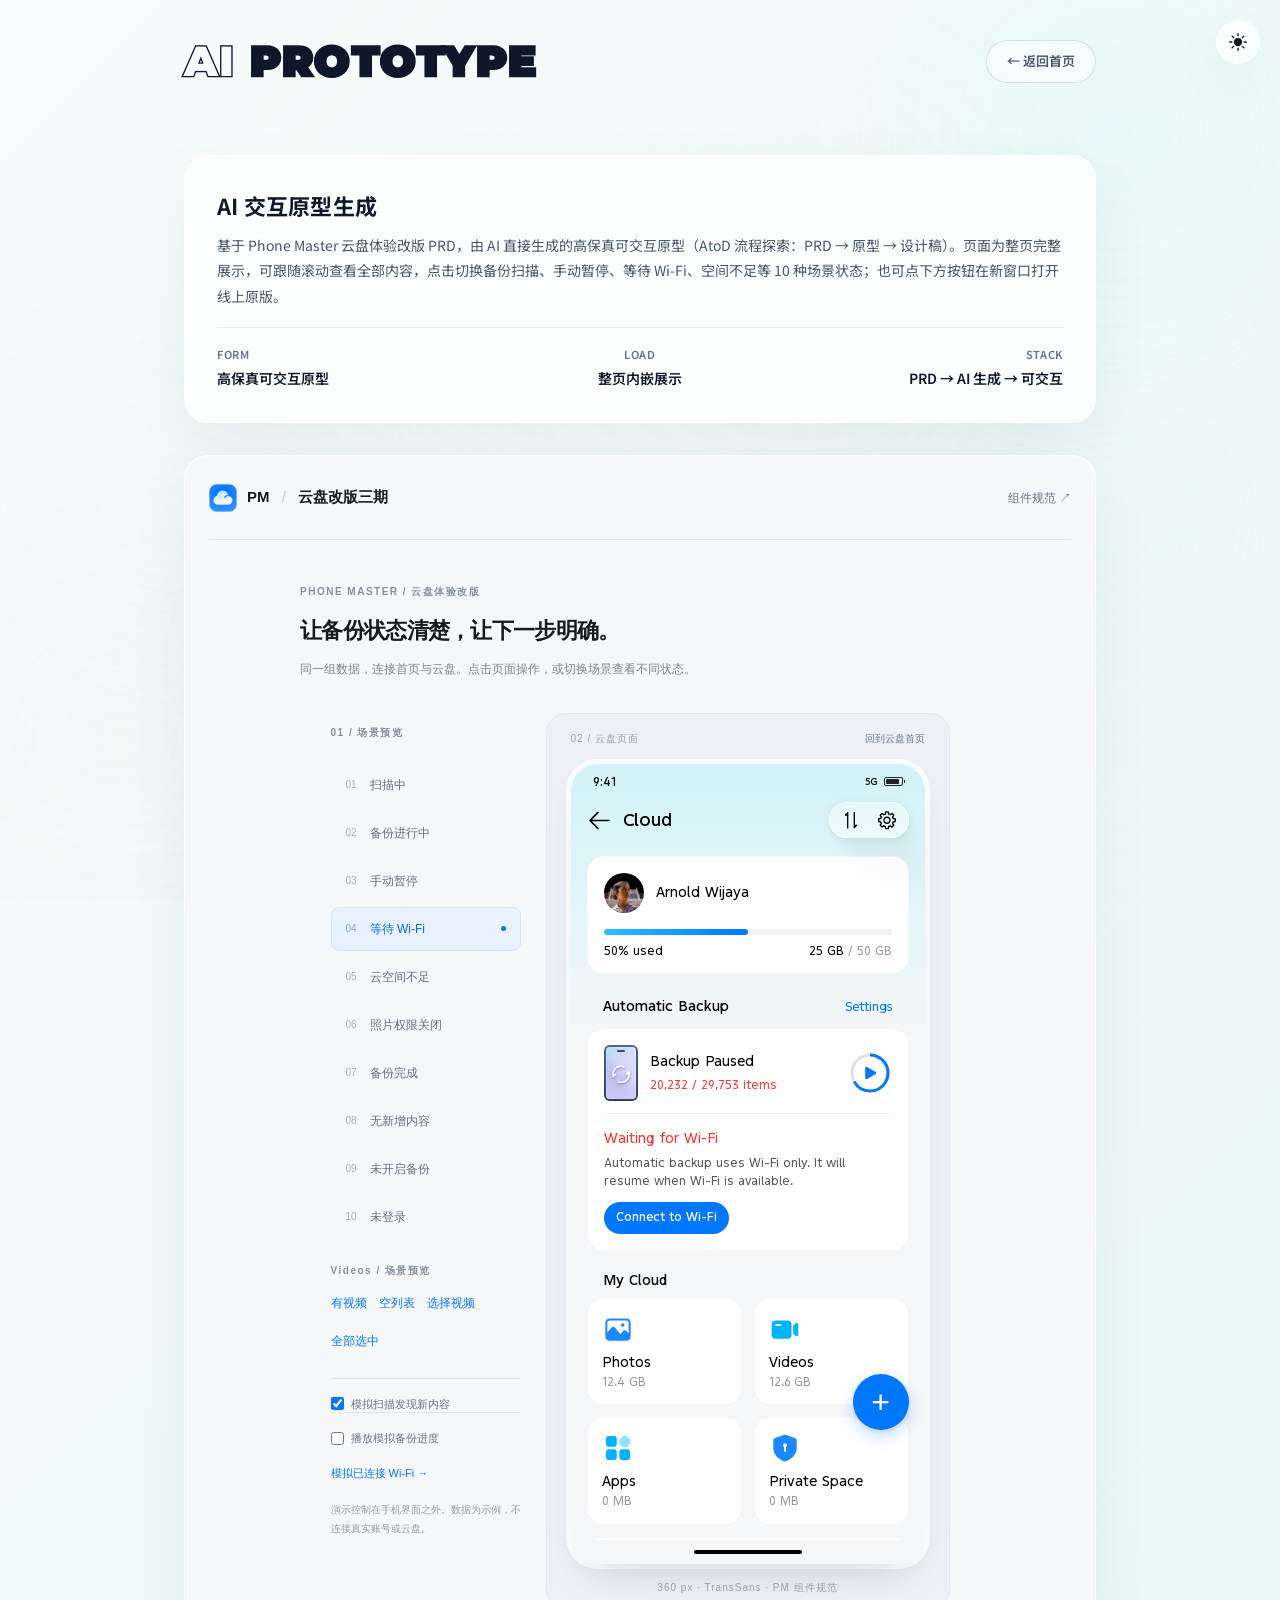
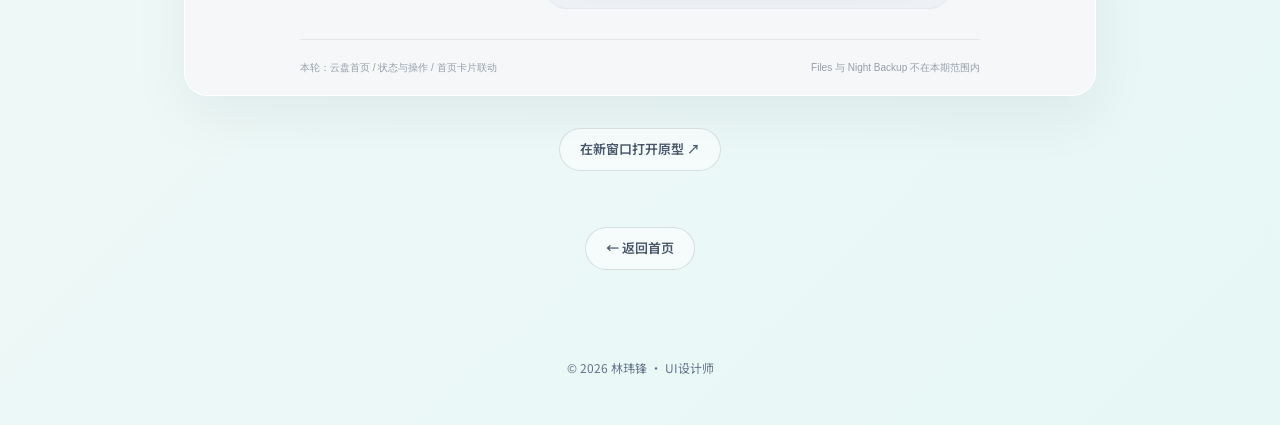
==== commit 9b30c03f: "copy(pm-cloud): 介绍文案改为作品视角——补充 AtoD 流程与场景说明" ====
--- a/pm-cloud/index.html
+++ b/pm-cloud/index.html
@@ -42,19 +42,19 @@
     <section class="page-content">
       <article class="work-intro reveal">
         <h2>AI 交互原型生成</h2>
-        <p>下方为可交互原型的整页完整展示（本地自托管副本，与线上版功能、交互完全一致），页面跟随滚动查看全部内容，可直接点击操作。也可点下方按钮在新窗口打开线上原版。</p>
+        <p>基于 Phone Master 云盘体验改版 PRD，由 AI 直接生成的高保真可交互原型（AtoD 流程探索：PRD → 原型 → 设计稿）。页面为整页完整展示，可跟随滚动查看全部内容，点击切换备份扫描、手动暂停、等待 Wi-Fi、空间不足等 10 种场景状态；也可点下方按钮在新窗口打开线上原版。</p>
         <div class="work-meta">
           <div class="work-meta-item">
             <span class="work-meta-label">Form</span>
-            <span class="work-meta-value">网页版交互原型</span>
+            <span class="work-meta-value">高保真可交互原型</span>
           </div>
           <div class="work-meta-item">
             <span class="work-meta-label">Load</span>
-            <span class="work-meta-value">内嵌本地副本</span>
+            <span class="work-meta-value">整页内嵌展示</span>
           </div>
           <div class="work-meta-item">
             <span class="work-meta-label">Stack</span>
-            <span class="work-meta-value">AI 生成 / 可交互</span>
+            <span class="work-meta-value">PRD → AI 生成 → 可交互</span>
           </div>
         </div>
       </article>
@@ -125,6 +125,45 @@
         } catch (e) { /* 跨域时跳过 */ }
       }
 
+      // 修复 Next.js 图片优化接口：/_next/image?url=X 是服务端压缩接口，
+      // GitHub Pages 纯静态不存在 → 404 裂图。把这类 src/srcset 全部改写回原图直连。
+      var imgFixerInstalled = false;
+      function installImgFixer() {
+        try {
+          var doc = frame.contentDocument;
+          if (!doc || !doc.documentElement || imgFixerInstalled) return;
+          imgFixerInstalled = true;
+          var w = frame.contentWindow;
+
+          function fixOne(img) {
+            try {
+              var src = img.getAttribute('src') || '';
+              if (src.indexOf('/_next/image') === -1) return;
+              var u = new w.URL(src, doc.baseURI);
+              var orig = u.searchParams.get('url');
+              if (!orig) return;
+              img.removeAttribute('srcset'); // srcSet 里也全是优化接口地址，必须清掉
+              img.removeAttribute('sizes');
+              img.src = orig;
+            } catch (e) {}
+          }
+          function fixAll() {
+            var list = doc.querySelectorAll('img[src*="/_next/image"]');
+            for (var i = 0; i < list.length; i++) fixOne(list[i]);
+          }
+          fixAll();
+          // 兜底：漏网的裂图一报错就立刻换成原图
+          doc.addEventListener('error', function (e) {
+            var t = e.target;
+            if (t && t.tagName === 'IMG') fixOne(t);
+          }, true);
+          // 场景切换会不断重建 <img>：持续监听并修复
+          new w.MutationObserver(function () { fixAll(); }).observe(doc.documentElement, {
+            childList: true, subtree: true, attributes: true, attributeFilter: ['src', 'srcset']
+          });
+        } catch (e) { /* 跨域时跳过 */ }
+      }
+
       // 整页自适应高度：iframe 与原型同源，可直接量测内容真实高度。
       // 关键点：先临时解除内部 html/body 的 height:100% / 100vh 约束，才能拿到“内容自然高度”，
       // 否则量到的高度会随 iframe 高度反馈放大，导致 iframe 被无限撑大（反馈循环）。
@@ -134,6 +173,7 @@
           var doc = frame.contentDocument;
           if (!doc || !doc.documentElement) return;
           hideInnerScrollbar();
+          installImgFixer();
           var de = doc.documentElement;
           var b = doc.body;
           var prevDe = de.style.height;
